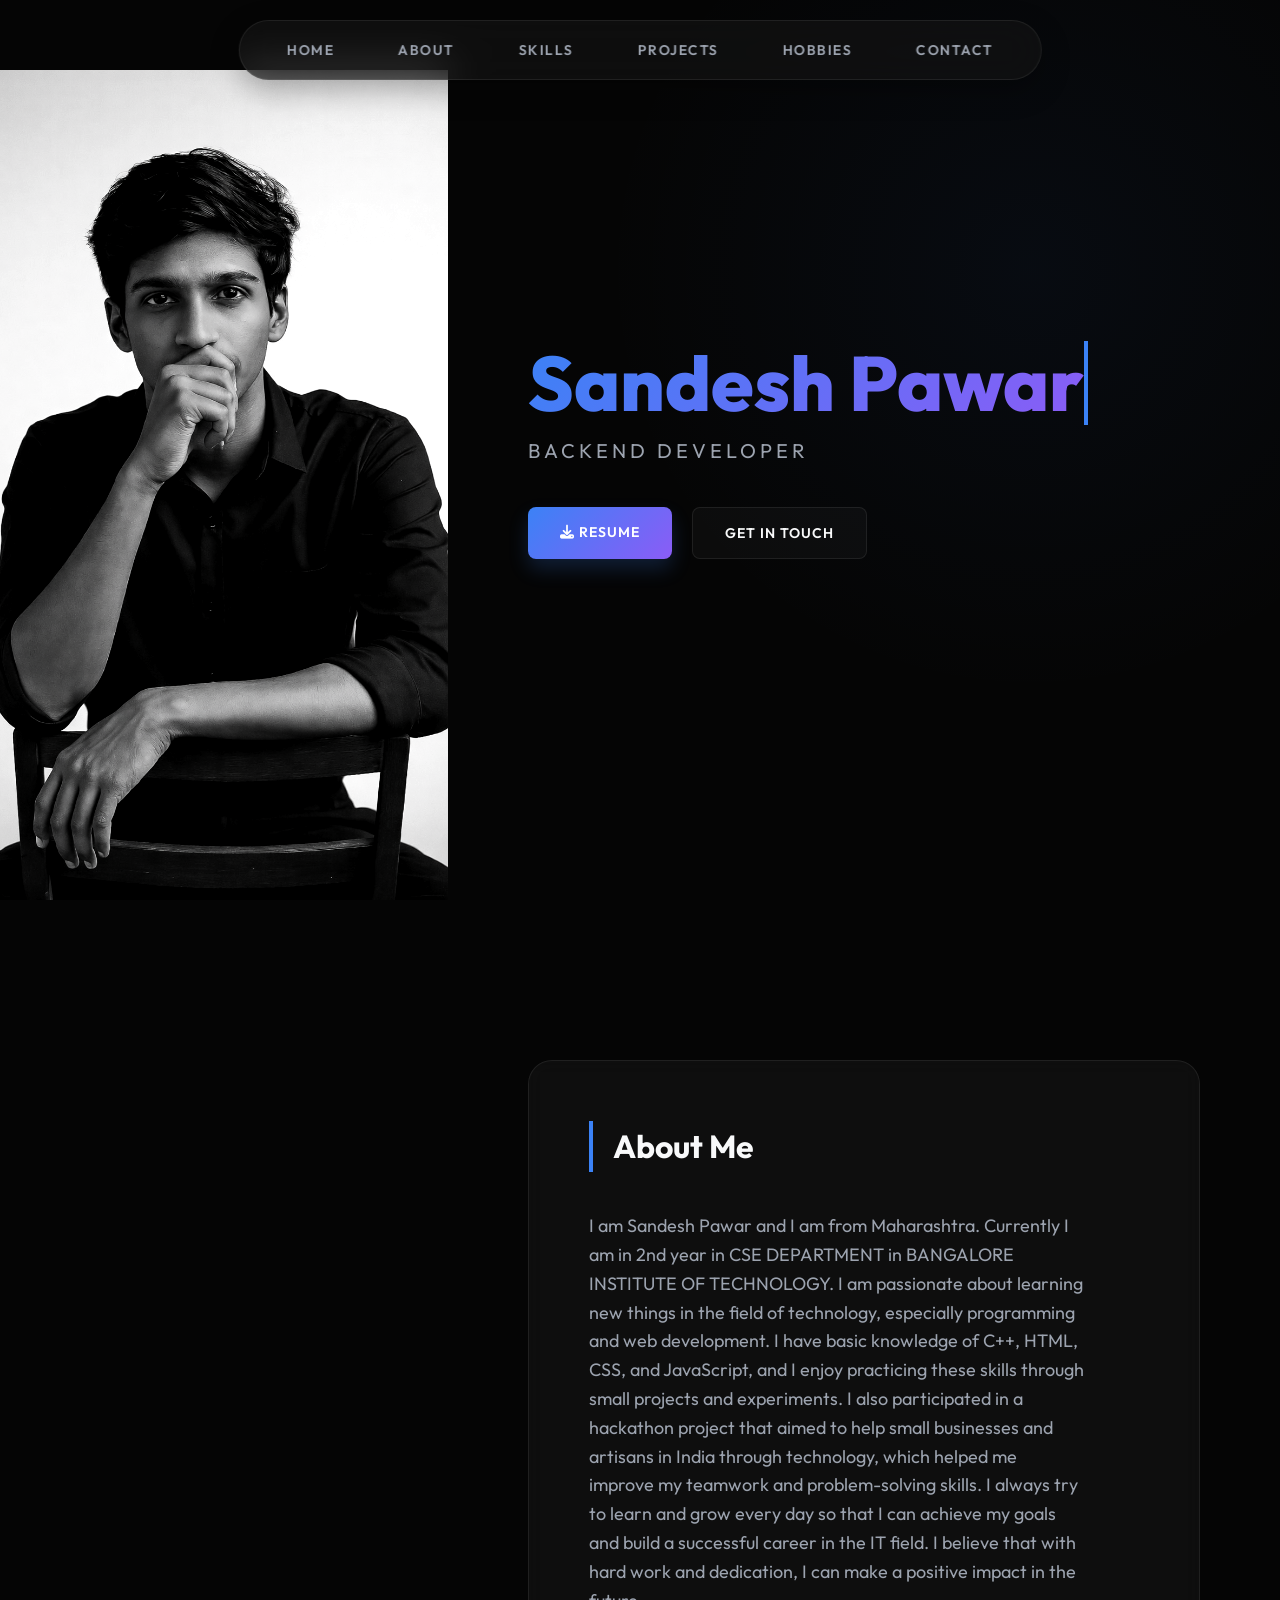
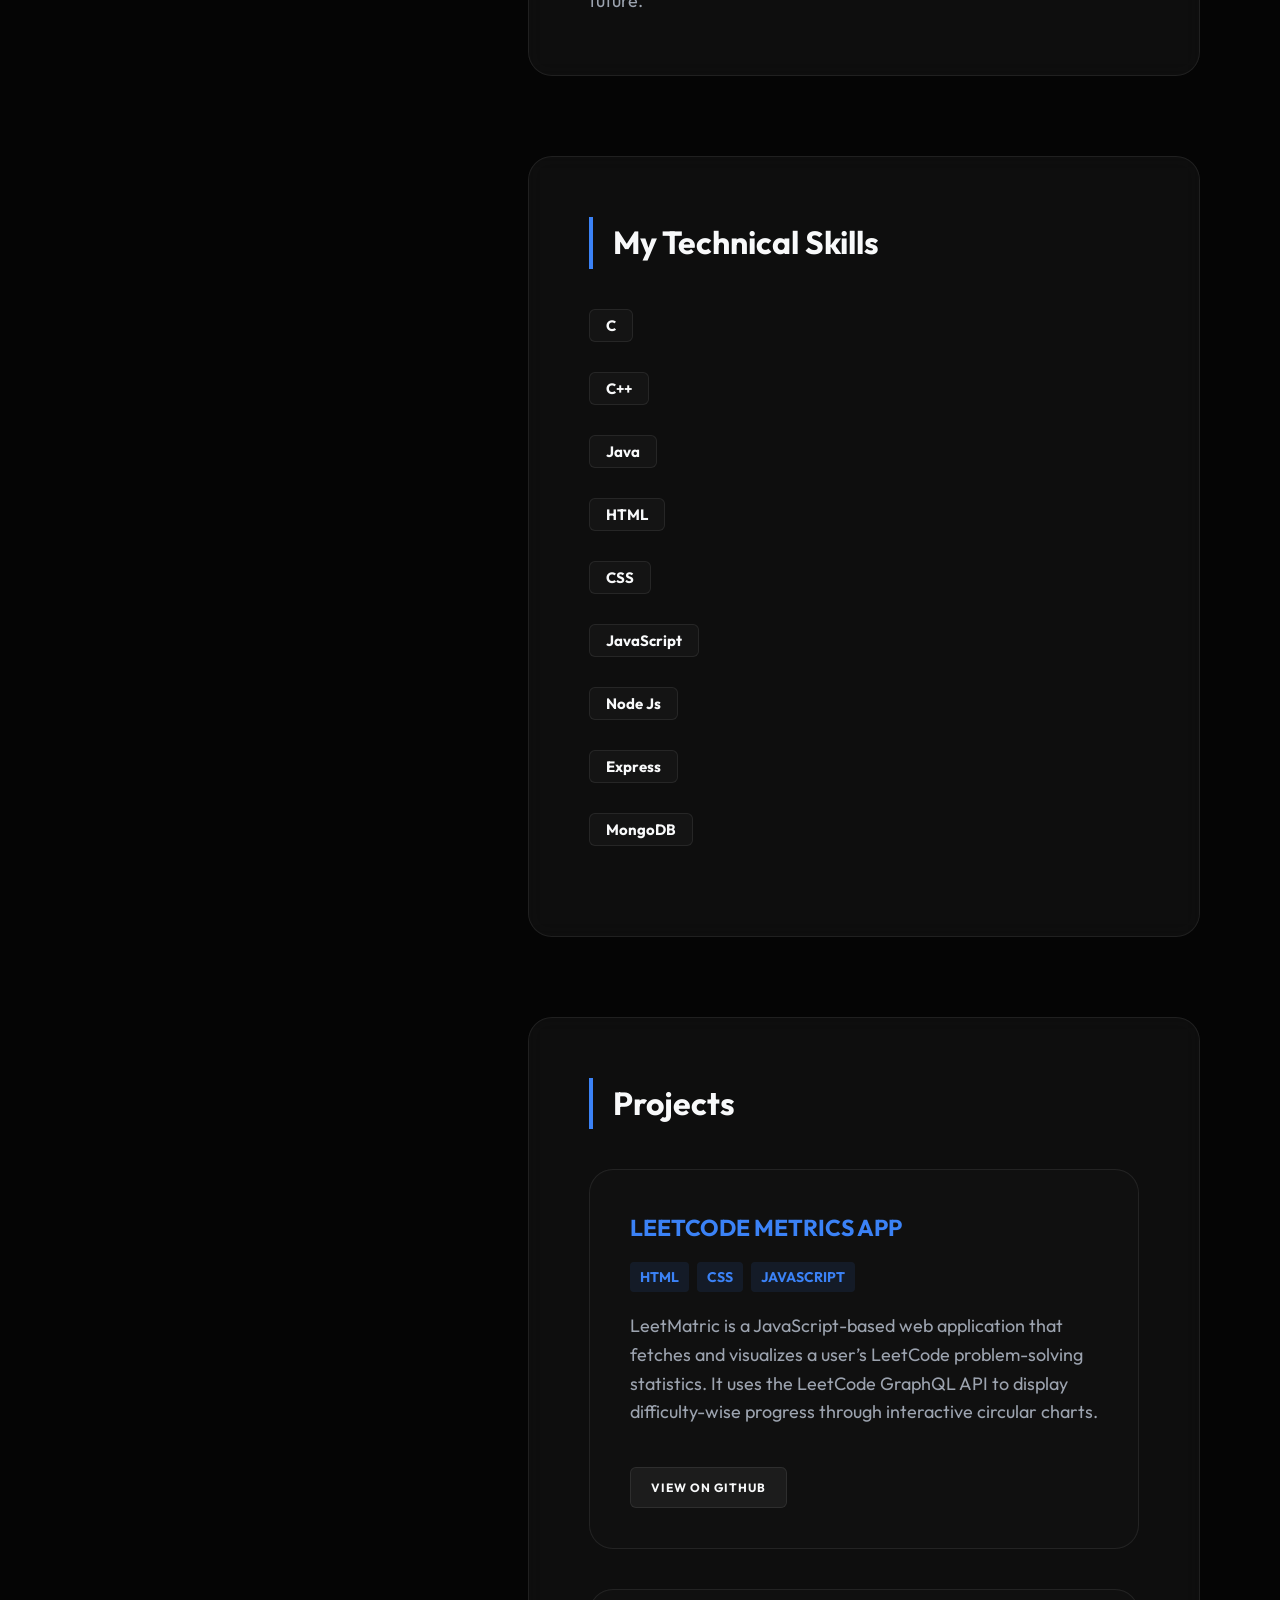
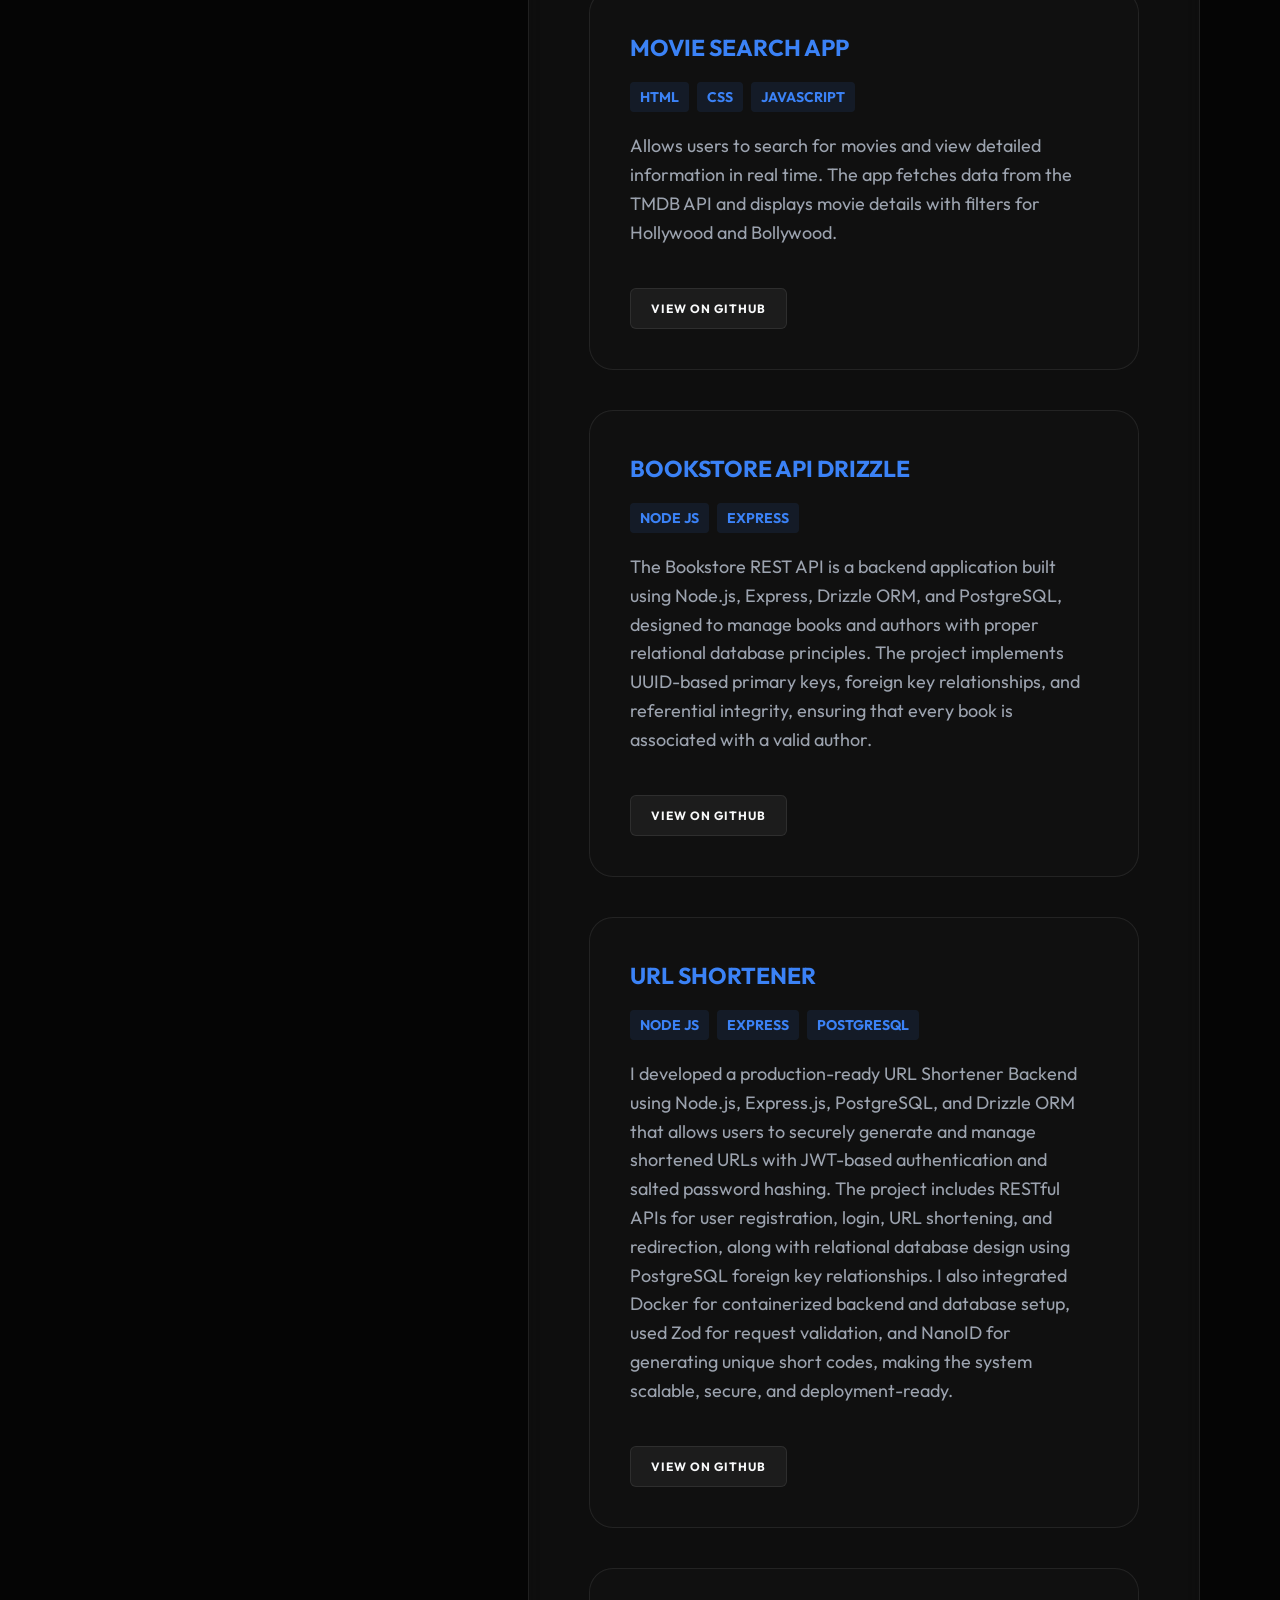
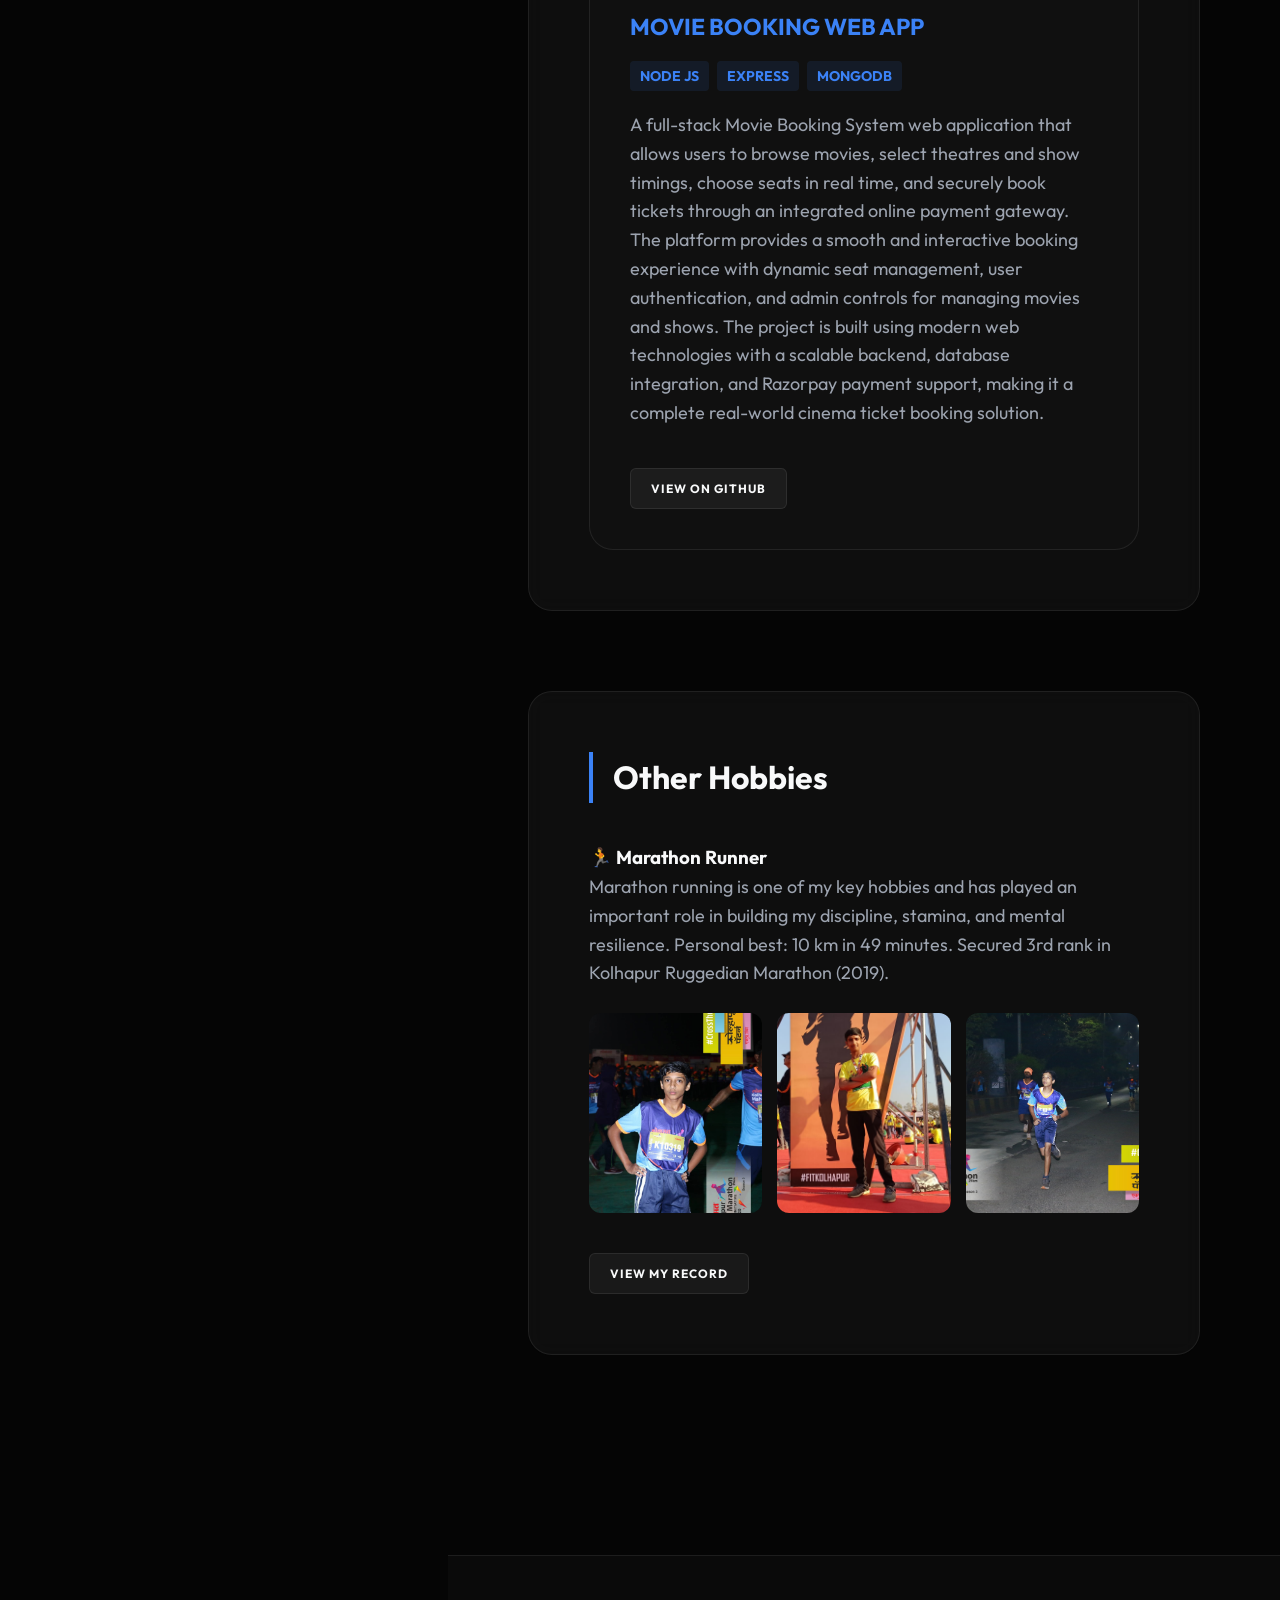
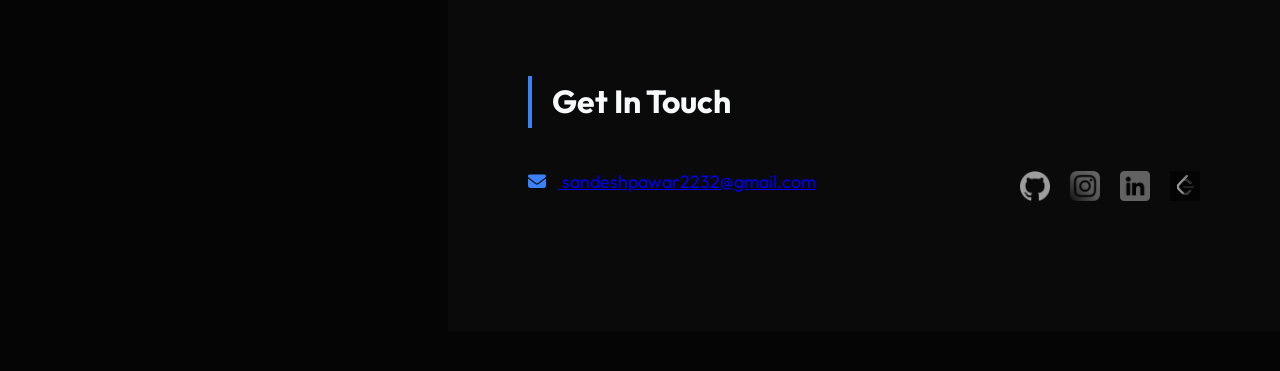
==== index.html @ 41015830 "update profile name to index" ====
<!DOCTYPE html>
<html lang="en">
<head>
    <meta charset="UTF-8">
    <meta name="viewport" content="width=device-width, initial-scale=1.0">
    <meta name="description" content="Sandesh Pawar - Backend Developer Portfolio. Skilled in C++, Node.js, Express, and more.">
    <meta name="author" content="Sandesh Pawar">
    <title>Sandesh Pawar Portfolio</title>
    <link rel="stylesheet" href="https://fonts.googleapis.com/css2?family=Outfit:wght@300;400;600;800&family=Montserrat:wght@400;700&display=swap">
    <link rel="stylesheet" href="https://cdnjs.cloudflare.com/ajax/libs/font-awesome/6.4.0/css/all.min.css">
    <link rel="stylesheet" href="style.css">
</head>
<body>
    
    <!-- Floating Navigation -->
    <nav class="navbar">
        <div class="nav-links">
            <a href="#hero">Home</a>
            <a href="#about">About</a>
            <a href="#skills">Skills</a>
            <a href="#projects">Projects</a>
            <a href="#hobbies">Hobbies</a>
            <a href="#contact">Contact</a>
        </div>
    </nav>

    <div class="container">
        <!-- photo section vertical left side image-->
        <section class="photo animate">
            <img src="public\image.png" alt="Sandesh Pawar Profile Picture">
        </section>

        <!-- hero section -->
        <header id="hero" class="user-card animate">
            <h1 id="main-name">Sandesh Pawar</h1>
            <h4 id="passion">Backend Developer</h4> 
            <div class="hero-btns">
                <a href="public\sandeshresume_template.pdf" class="btn-download"><i class="fas fa-download"></i> Resume</a>
                <a href="#contact" class="btn-contact">Get In Touch</a>
            </div>
        </header>

        <!-- self information -->
        <main class="self-card">
            <!-- about section -->
            <section id="about" class="about animate">
                <h3 class="section-title">About Me</h3>
                <p class="about-text">   I am Sandesh Pawar and I am from Maharashtra. 
                                Currently I am in 2nd year in CSE DEPARTMENT in BANGALORE INSTITUTE OF TECHNOLOGY. 
                                I am passionate about learning new things in the field of technology, especially programming and web development. 
                                I have basic knowledge of C++, HTML, CSS, and JavaScript, and I enjoy practicing these skills through small projects and experiments. 
                                I also participated in a hackathon project that aimed to help small businesses and artisans in India through technology, which helped me improve my teamwork and problem-solving skills. I always try to learn and grow every day so that I can achieve my goals and build a successful career in the IT field. I believe that with hard work and dedication, I can make a positive impact in the future.
                </p>
            </section>

            <!-- skills part should be below the about -->
            <section id="skills" class="skills animate">
                <h3 class="section-title">My Technical Skills</h3>
                
                <div class="skill-wrapper">
                    <div class="skill-info">
                        <button class="skill-tag c" data-info="C is a powerful general-purpose programming language, used for operating systems and embedded systems.">C</button>
                        <!-- <span class="skill-percentage">80%</span> -->
                    </div>
                    <!-- <div class="progress-bar">
                        <div class="progress c-fill"></div>
                    </div> -->
                </div>
                
                <div class="skill-wrapper">
                    <div class="skill-info">
                        <button class="skill-tag cpp" data-info="C++ is an extension of C that adds object-oriented features, widely used for high-performance applications.">C++</button>
                        <!-- <span class="skill-percentage">80%</span> -->
                    </div>
                    <!-- <div class="progress-bar">
                        <div class="progress cpp-fill"></div>
                    </div> -->
                </div>
                <div class="skill-wrapper">
                    <div class="skill-info">
                        <button class="skill-tag java" data-info="Java is a high-level, object-oriented programming language used to build web apps, mobile apps, desktop software, and enterprise systems.">Java</button>
                        <!-- <span class="skill-percentage">80%</span> -->
                    </div>
                    <!-- <div class="progress-bar">
                        <div class="progress c-fill"></div>
                    </div> -->
                </div>
                <div class="skill-wrapper">
                    <div class="skill-info">
                        <button class="skill-tag html" data-info="HTML (HyperText Markup Language) is the standard markup language for creating web pages.">HTML</button>
                        <!-- <span class="skill-percentage">100%</span> -->
                    </div>
                    <!-- <div class="progress-bar">
                        <div class="progress html-fill"></div>
                    </div> -->
                </div>
                <div class="skill-wrapper">
                    <div class="skill-info">
                        <button class="skill-tag css" data-info="CSS (Cascading Style Sheets) is used for describing the presentation of a document written in HTML.">CSS</button>
                        <!-- <span class="skill-percentage">50%</span> -->
                    </div>
                    <!-- <div class="progress-bar">
                        <div class="progress css-fill"></div>
                    </div> -->
                </div>
                <div class="skill-wrapper">
                    <div class="skill-info">
                        <button class="skill-tag js" data-info="JavaScript is a versatile programming language that enables interactive web pages and backend logic.">JavaScript</button>
                        <!-- <span class="skill-percentage">90%</span> -->
                    </div>
                    <!-- <div class="progress-bar">
                        <div class="progress javascript-fill"></div>
                    </div> -->
                </div>
                <div class="skill-wrapper">
                    <div class="skill-info">
                        <button class="skill-tag node" data-info="Node.js is a JavaScript runtime built on Chrome's V8 JavaScript engine for server-side development.">Node Js</button>
                        <!-- <span class="skill-percentage">60%</span> -->
                    </div>
                    <!-- <div class="progress-bar">
                        <div class="progress node-fill"></div>
                    </div> -->
                </div>
                <div class="skill-wrapper">
                    <div class="skill-info">
                        <button class="skill-tag express" data-info="Express.js is a minimal and flexible Node.js web application framework.">Express</button>
                        <!-- <span class="skill-percentage">60%</span> -->
                    </div>
                    <!-- <div class="progress-bar">
                        <div class="progress exp-fill"></div>
                    </div> -->
                </div>
                <div class="skill-wrapper">
                    <div class="skill-info">
                        <button class="skill-tag MongoDB" data-info="MongoDB is a NoSQL database that stores data in flexible JSON-like documents instead of tables.
It is commonly used in modern web applications with Node.js and the MERN stack.">MongoDB</button>
                        <!-- <span class="skill-percentage">100%</span> -->
                    </div>
                    <!-- <div class="progress-bar">
                        <div class="progress html-fill"></div>
                    </div> -->
                </div>
            </section>




            <!-- <div class="skils animate">
                <h3 id="about-title">My Technical Skills</h3>
                <h2 class="skill-tag cpp">C++</h2>
                <h2 class="skill-tag c">c</h2>
                <h2 class="skill-tag html">HTML</h2>
                <h2 class="skill-tag css">CSS</h2>
                <h2 class="skill-tag js">JavaScript</h2>
                <h2 class="skill-tag node">Node Js</h2>
                <h2 class="skill-tag express">Express</h2>
            </div> -->

            <section id="projects" class="projects">
                <h3 class="section-title">Projects</h3>
                
                <div class="project-grid">
                    <!-- 1st project -->
                    <div class="project-card animate">
                        <div class="project-header">
                            <h3 class="project-name">LEETCODE METRICS APP</h3>
                            <div class="project-tags">
                                <span class="skill-tags html">HTML</span>
                                <span class="skill-tags css">CSS</span>
                                <span class="skill-tags js">JavaScript</span>
                            </div>
                        </div>
                        <p class="description">LeetMatric is a JavaScript-based web application that fetches and visualizes a user’s LeetCode problem-solving statistics. It uses the LeetCode GraphQL API to display difficulty-wise progress through interactive circular charts.</p>
                        <a href="https://github.com/sandeshpawar10/LeetCode-Matrics-App" target="_blank" class="check-it-btn">View on GitHub</a>
                    </div>

                    <!-- 2nd project -->
                    <div class="project-card animate">
                        <div class="project-header">
                            <h3 class="project-name">MOVIE SEARCH APP</h3>
                            <div class="project-tags">
                                <span class="skill-tags html">HTML</span>
                                <span class="skill-tags css">CSS</span>
                                <span class="skill-tags js">JavaScript</span>
                            </div>
                        </div>
                        <p class="description">Allows users to search for movies and view detailed information in real time. The app fetches data from the TMDB API and displays movie details with filters for Hollywood and Bollywood.</p>
                        <a href="https://github.com/sandeshpawar10/Movie-Info-Project" target="_blank" class="check-it-btn">View on GitHub</a>
                    </div>

                    <!-- 3rd project -->
                    <div class="project-card animate">
                        <div class="project-header">
                            <h3 class="project-name">BOOKSTORE API DRIZZLE</h3>
                            <div class="project-tags">
                                <span class="skill-tags node">Node js</span>
                                <span class="skill-tags express">Express</span>
                            </div>
                        </div>
                        <p class="description">The Bookstore REST API is a backend application built using Node.js, Express, Drizzle ORM, and PostgreSQL, designed to manage books and authors with proper relational database principles. The project implements UUID-based primary keys, foreign key relationships, and referential integrity, ensuring that every book is associated with a valid author.</p>
                        <a href="https://github.com/sandeshpawar10/Bookstore-Api-Drizzle-Project/tree/main" target="_blank" class="check-it-btn">View on GitHub</a>
                    </div>

                    <!-- 4th project -->
                    <div class="project-card animate">
                        <div class="project-header">
                            <h3 class="project-name">URL SHORTENER</h3>
                            <div class="project-tags">
                                <span class="skill-tags node">Node Js</span>
                                <span class="skill-tags express">Express</span>
                                <span class="skill-tags pg">PostgreSQL</span>
                            </div>
                        </div>
                        <p class="description">I developed a production-ready URL Shortener Backend using Node.js, Express.js, PostgreSQL, and Drizzle ORM that allows users to securely generate and manage shortened URLs with JWT-based authentication and salted password hashing. The project includes RESTful APIs for user registration, login, URL shortening, and redirection, along with relational database design using PostgreSQL foreign key relationships. I also integrated Docker for containerized backend and database setup, used Zod for request validation, and NanoID for generating unique short codes, making the system scalable, secure, and deployment-ready.</p>
                        <a href="https://github.com/sandeshpawar10/URL-Shortner-Project" target="_blank" class="check-it-btn">View on GitHub</a>
                    </div>

                    <!-- 5TH PROJECT -->
                    <div class="project-card animate">
                        <div class="project-header">
                            <h3 class="project-name">MOVIE BOOKING WEB APP</h3>
                            <div class="project-tags">
                                <span class="skill-tags node">Node js</span>
                                <span class="skill-tags express">Express</span>
                                <span class="skill-tags mongo">MongoDB</span>
                            </div>
                        </div>
                        <p class="description">A full-stack Movie Booking System web application that allows users to browse movies, select theatres and show timings, choose seats in real time, and securely book tickets through an integrated online payment gateway. The platform provides a smooth and interactive booking experience with dynamic seat management, user authentication, and admin controls for managing movies and shows. The project is built using modern web technologies with a scalable backend, database integration, and Razorpay payment support, making it a complete real-world cinema ticket booking solution.</p>
                        <a href="https://github.com/sandeshpawar10/Movie-Booking-App/tree/main" target="_blank" class="check-it-btn">View on GitHub</a>
                    </div>
                </div>
            </section>

            <section id="hobbies" class="hobbies animate">
                <h3 class="section-title">Other Hobbies</h3>
                <div class="hobby-card">
                    <h3 class="hobby-name">🏃 Marathon Runner</h3>
                    <p class="description">Marathon running is one of my key hobbies and has played an important role in building my discipline, stamina, and mental resilience. Personal best: 10 km in 49 minutes. Secured 3rd rank in Kolhapur Ruggedian Marathon (2019).</p>
                    <div class="hobby-gallery">
                        <img src="public\WhatsApp Image 2026-01-02 at 12.48.44 AM.jpeg" alt="Marathon Image 1">
                        <img src="public\WhatsApp Image 2026-01-02 at 12.48.36 AM.jpeg" alt="Marathon Image 2">
                        <img src="public\LKMM_050120_SHREYASH_(479).jpeg" alt="Marathon Image 3">
                    </div>
                    <a href="https://www.townscript.com/e/ruggedian-kolhapur-run-2019-ultra-marathon-123041/results?bib=E10689" target="_blank" class="check-it-btn">View My Record</a>
                </div>

            </section>
        </main>

        



        <!-- contact -->
        <footer id="contact" class="contact-section">
            <h3 class="section-title">Get In Touch</h3>
            <div class="contact-grid">
                <div class="contact-info">
                    <p><i class="fas fa-envelope"></i><a href="mailto:sandeshpawar2232@gmail.com"> <span>sandeshpawar2232@gmail.com</span></a></p>
                </div>
                <!-- connections -->
                <div class="connections">
                    <a href="https://github.com/sandeshpawar10" target="_blank" title="GitHub">
                        <img src="public\github-logo.png" alt="GitHub">
                    </a>
                    <a href="https://www.instagram.com/sandeshpawar__10/?__pwa=1" target="_blank" title="Instagram">
                        <img src="public\instagram.png" alt="Instagram">
                    </a>
                    <a href="https://www.linkedin.com/in/sandesh-pawar-85669832b/" target="_blank" title="LinkedIn">
                        <img src="public\linkedin.png" alt="LinkedIn">
                    </a>
                    <a href="https://leetcode.com/u/sandeshpawar/" target="_blank" title="LeetCode">
                        <img src="public\leercode logo white.jpg" alt="LeetCode">
                    </a>            
                </div>
            </div>
        </footer>

        <!-- Tooltip Element -->
        <div id="tooltip" class="tooltip"></div>

        <script src="script.js"></script>
    </div>
</body>
</html>
---- style.css ----
/* ===== RESET & ROOT VARIABLES ===== */
* {
    margin: 0;
    padding: 0;
    box-sizing: border-box;
    font-family: 'Outfit', 'Montserrat', sans-serif;
}

:root {
    --bg-dark: #050505;
    --card-bg: rgba(20, 20, 20, 0.6);
    --glass-bg: rgba(255, 255, 255, 0.03);
    --glass-border: rgba(255, 255, 255, 0.08);
    --text-main: #f8f9fa;
    --text-dim: #9ca3af;
    --accent: #3b82f6;
    --accent-glow: rgba(59, 130, 246, 0.4);
    --secondary: #8b5cf6;
    --gradient: linear-gradient(135deg, #3b82f6 0%, #8b5cf6 100%);
    --nav-height: 70px;
}

body {
    background-color: var(--bg-dark);
    color: var(--text-main);
    line-height: 1.6;
    overflow-x: hidden;
    scroll-behavior: smooth;
}

/* ===== NAVIGATION ===== */
.navbar {
    position: fixed;
    top: 20px;
    left: 50%;
    transform: translateX(-50%);
    width: auto;
    max-width: 90%;
    height: 60px;
    padding: 0 30px;
    background: rgba(20, 20, 20, 0.6);
    backdrop-filter: blur(20px);
    -webkit-backdrop-filter: blur(20px);
    z-index: 1000;
    display: flex;
    justify-content: center;
    align-items: center;
    border: 1px solid var(--glass-border);
    border-radius: 50px;
    box-shadow: 0 10px 30px rgba(0, 0, 0, 0.3);
}

.nav-links {
    display: flex;
    gap: 30px;
}

.nav-links a {
    color: var(--text-dim);
    text-decoration: none;
    font-size: 14px;
    font-weight: 600;
    text-transform: uppercase;
    letter-spacing: 1.5px;
    transition: all 0.4s cubic-bezier(0.4, 0, 0.2, 1);
    padding: 8px 16px;
    border-radius: 20px;
    border: 1px solid transparent; /* Prevents layout shift */
    position: relative;
}

.nav-links a:hover {
    color: var(--text-main);
    background: rgba(255, 255, 255, 0.08);
    backdrop-filter: blur(8px);
    -webkit-backdrop-filter: blur(8px);
    border: 1px solid rgba(255, 255, 255, 0.15);
    text-shadow: 0 0 12px var(--accent-glow);
    transform: translateY(-2px) scale(1.05);
}

.nav-links a:active {
    transform: translateY(0) scale(0.95);
}

/* ===== MAIN LAYOUT ===== */
.container {
    display: grid;
    grid-template-columns: 35% 65%;
    min-height: 100vh;
}

.photo {
    position: fixed;
    left: 0;
    top: var(--nav-height);
    width: 35%;
    height: calc(100vh - var(--nav-height));
    z-index: 10;
    overflow: hidden;
}

.photo img {
    width: 100%;
    height: 100%;
    object-fit: cover;
    object-position: top center; /* Ensures head isn't cut off */
    filter: grayscale(20%) contrast(1.1);
    transition: transform 0.8s cubic-bezier(0.2, 0.8, 0.2, 1);
}

.photo:hover img {
    transform: scale(1.05);
    filter: grayscale(0%);
}

.user-card, .self-card, .contact-section {
    grid-column: 2;
    padding: 120px 80px; /* Increased padding for better section spacing */
}

/* Ensure all main sections have consistent vertical spacing */
section, header, footer {
    margin-bottom: 40px;
}

/* ===== HERO SECTION ===== */
.user-card {
    height: 100vh;
    display: flex;
    flex-direction: column;
    justify-content: center;
    background: radial-gradient(circle at 70% 30%, rgba(59, 130, 246, 0.05) 0%, transparent 50%);
}

#main-name {
    font-size: clamp(40px, 6vw, 90px);
    font-weight: 800;
    line-height: 1.1;
    margin-bottom: 10px;
    background: var(--gradient);
    -webkit-background-clip: text;
    -webkit-text-fill-color: transparent;
    display: block;
    width: fit-content;
    overflow: hidden; 
    white-space: nowrap; 
    border-right: 4px solid var(--accent);
    
    /* Continuous Typing Animation */
    animation: 
        continuousTyping 6s steps(13, end) infinite,
        blink 0.8s step-end infinite;
}

@keyframes continuousTyping {
    0%, 10% { width: 0; }
    40%, 60% { width: 100%; }
    90%, 100% { width: 0; }
}

@keyframes blink {
    from, to { border-color: transparent; }
    50% { border-color: var(--accent); }
}

#passion {
    font-size: 20px;
    font-weight: 400;
    color: var(--text-dim);
    letter-spacing: 4px;
    text-transform: uppercase;
    margin-bottom: 40px;
    opacity: 0;
    
    /* Simple Animation */
    animation: 
        fadeInUp 1s ease-out forwards 0.5s,
        breatheLetter 8s ease-in-out infinite 1.5s;
}

@keyframes fadeInUp {
    from {
        opacity:0;
        transform: translateY(15px);
    }
    to {
        opacity: 1;
        transform: translateY(0);
    }
}

@keyframes breatheLetter {
    0%, 100% { letter-spacing: 4px; opacity: 0.8; }
    50% { letter-spacing: 7px; opacity: 1; color: var(--accent); }
}

.hero-btns {
    display: flex;
    gap: 20px;
}

.btn-download, .btn-contact {
    padding: 14px 32px;
    justify-content: center;
    align-items: center;
    border-radius: 8px;
    text-decoration: none;
    font-weight: 600;
    font-size: 14px;
    text-transform: uppercase;
    letter-spacing: 1px;
    transition: all 0.4s cubic-bezier(0.175, 0.885, 0.32, 1.275);
    cursor: pointer;
}

.check-it-btn {
    padding: 10px 20px;
    font-size: 12px;
    font-weight: 700;
    text-transform: uppercase;
    letter-spacing: 1px;
    border-radius: 6px;
    text-decoration: none;
    transition: all 0.3s ease;
    display: inline-flex;
    align-items: center;
    justify-content: center;
    width: fit-content;
}

.btn-download {
    background: var(--gradient);
    color: white;
    box-shadow: 0 10px 20px rgba(59, 130, 246, 0.2);
}

.btn-contact {
    background: var(--glass-bg);
    color: var(--text-main);
    border: 1px solid var(--glass-border);
}

.check-it-btn {
    background: rgba(255, 255, 255, 0.05);
    color: var(--text-main);
    border: 1px solid var(--glass-border);
    margin-top: 15px;
}

.btn-download:hover {
    transform: translateY(-5px);
    box-shadow: 0 15px 30px rgba(59, 130, 246, 0.4);
}

.btn-contact:hover {
    background: var(--glass-border);
    transform: translateY(-5px);
    border-color: var(--accent);
}

.check-it-btn:hover {
    background: var(--accent);
    color: white;
    border-color: var(--accent);
    transform: scale(1.05);
    box-shadow: 0 5px 15px var(--accent-glow);
}

/* ===== SECTION TITLES ===== */
.section-title {
    font-size: 32px;
    font-weight: 700;
    margin-bottom: 40px;
    position: relative;
    padding-left: 20px;
    border-left: 4px solid var(--accent);
}

/* ===== COMMON SECTION STYLES ===== */
.about, .skills, .projects, .hobbies {
    background: var(--card-bg);
    padding: 60px;
    border-radius: 24px;
    border: 1px solid var(--glass-border);
    backdrop-filter: blur(10px);
    margin-bottom: 80px; /* Consistent spacing between sections */
}

/* ===== ABOUT SECTION ===== */
.about-text {
    font-size: 18px;
    color: var(--text-dim);
    max-width: 90%;
}

/* ===== SKILLS SECTION ===== */
.skills {
    /* Styles inherited from common section styles */
}

.skill-wrapper {
    margin-bottom: 30px;
}

.skill-info {
    display: flex;
    justify-content: space-between;
    align-items: center;
    margin-bottom: 12px;
}

.skill-tag {
    background: var(--glass-bg);
    border: 1px solid var(--glass-border);
    color: var(--text-main);
    padding: 6px 16px;
    border-radius: 6px;
    font-size: 15px;
    font-weight: 700;
    transition: all 0.3s ease;
}

.skill-tag:hover {
    background: var(--accent);
    border-color: var(--accent);
    transform: scale(1.05);
}

.progress-bar {
    width: 100%;
    height: 6px;
    background: rgba(255, 255, 255, 0.05);
    border-radius: 10px;
    overflow: hidden;
}

.progress {
    height: 100%;
    background: var(--gradient);
    border-radius: 10px;
    width: 0;
    transition: width 1.5s cubic-bezier(0.1, 0.42, 0.41, 1);
}

/* ===== PROJECTS GRID ===== */
.project-grid {
    display: flex;
    flex-direction: column;
    gap: 40px;
}

.project-card {
    background: var(--card-bg);
    padding: 40px;
    border-radius: 24px;
    border: 1px solid var(--glass-border);
    transition: all 0.4s ease;
    display: flex;
    flex-direction: column;
    width: 100%;
}

.project-card:hover {
    transform: translateY(-10px);
    border-color: var(--accent);
    background: rgba(255, 255, 255, 0.05);
    box-shadow: 0 20px 40px rgba(0, 0, 0, 0.4);
}

.project-name {
    font-size: 23px;
    margin-bottom: 15px;
    color: var(--accent);
}

.project-tags {
    display: flex;
    flex-wrap: wrap;
    gap: 8px;
    margin-bottom: 20px;
}

.skill-tags {
    font-size: 14px;
    padding: 4px 10px;
    border-radius: 4px;
    background: rgba(59, 130, 246, 0.1);
    color: var(--accent);
    font-weight: 700;
    text-transform: uppercase;
}

.description {
    color: var(--text-dim);
    font-size: 18px;
    margin-bottom: 25px;
    flex-grow: 1;
}

/* ===== HOBBIES SECTION ===== */
/* .hobbies animate{
    margin-top: 10%;
} */
.hobby-card {
    background: transparent;
    padding: 0;
    border: none;
}

.hobby-gallery {
    display: grid;
    grid-template-columns: repeat(3, 1fr);
    gap: 15px;
    margin: 25px 0;
}

.hobby-gallery img {
    width: 100%;
    height: 200px;
    object-fit: cover;
    border-radius: 12px;
    transition: all 0.4s ease;
}

.hobby-gallery img:hover {
    transform: scale(1.05);
    filter: brightness(1.2);
}

/* ===== FOOTER & CONTACT ===== */
.contact-section {
    background: rgba(255, 255, 255, 0.02);
    border-top: 1px solid var(--glass-border);
}

.contact-grid {
    display: flex;
    justify-content: space-between;
    align-items: center;
}

.contact-info p {
    font-size: 18px;
    margin-bottom: 15px;
    color: var(--text-dim);
}

.contact-info i {
    width: 30px;
    color: var(--accent);
}

.connections {
    display: flex;
    gap: 20px;
}

.connections img {
    width: 30px;
    height: 30px;
    filter: grayscale(1) invert(1) opacity(0.6);
    transition: all 0.3s ease;
}

.connections img:hover {
    filter: grayscale(0) invert(0) opacity(1) drop-shadow(0 0 10px var(--accent-glow));
    transform: translateY(-5px) scale(1.2);
}

/* ===== TOOLTIP ===== */
.tooltip {
    position: fixed;
    background: rgba(255, 255, 255, 0.1);
    backdrop-filter: blur(10px);
    border: 1px solid rgba(255, 255, 255, 0.2);
    color: white;
    padding: 12px 18px;
    border-radius: 10px;
    font-size: 17px;
    max-width: 250px;
    z-index: 2000;
    pointer-events: none;
    opacity: 0;
    transform: translateY(10px);
    transition: opacity 0.3s, transform 0.3s;
    box-shadow: 0 10px 30px rgba(0, 0, 0, 0.5);
}

.tooltip.active {
    opacity: 1;
    transform: translateY(0);
}

/* ===== ANIMATIONS ===== */
.animate {
    opacity: 0;
    transform: translateY(30px);
    transition: all 0.8s cubic-bezier(0.2, 0.8, 0.2, 1);
}

.animate.reveal {
    opacity: 1;
    transform: translateY(0);
}

/* ===== RESPONSIVE ===== */
@media (max-width: 1024px) {
    .container { grid-template-columns: 1fr; }
    .photo { 
        position: relative; 
        width: 100%; 
        height: auto; 
        min-height: 350px;
        top: 0; 
        margin-top: 140px; 
        background: var(--bg-dark);
        overflow: visible;
    }
    .photo img {
        width: 100%;
        height: auto;
        display: block;
        object-fit: cover;
        object-position: top center;
    }
    .user-card, .self-card, .contact-section { 
        grid-column: 1; 
        padding: 40px 20px; 
    }
    .nav-links { gap: 15px; }
}

@media (max-width: 768px) {
    .navbar {
        width: 95%;
        height: auto;
        min-height: 50px;
        padding: 10px 20px;
        top: 10px;
    }
    .nav-links { 
        display: flex; 
        flex-wrap: wrap; 
        justify-content: center;
        gap: 8px 15px; 
    }
    .nav-links a {
        font-size: 11px;
        padding: 4px 8px;
    }
    .photo {
        height: 50vh;
        margin-top: 110px;
    }
    .user-card {
        min-height: auto;
        padding: 40px 20px;
        text-align: center;
        align-items: center;
    }
    #main-name {
        font-size: clamp(32px, 10vw, 48px);
        white-space: normal; /* Allow name to wrap if needed on mobile */
        border-right: none;
        animation: none; /* Disable typing animation on very small screens for better UX */
        width: 100%;
        -webkit-text-fill-color: initial;
        background: var(--gradient);
        -webkit-background-clip: text;
        color: transparent;
    }
    #passion {
        font-size: 16px;
        letter-spacing: 2px;
    }
    .hero-btns {
        flex-direction: column;
        width: 100%;
        gap: 15px;
    }
    .btn-download, .btn-contact {
        width: 100%;
    }
    .hobby-gallery { grid-template-columns: 1fr; }
    .contact-grid { flex-direction: column; gap: 30px; align-items: center; text-align: center; }
}
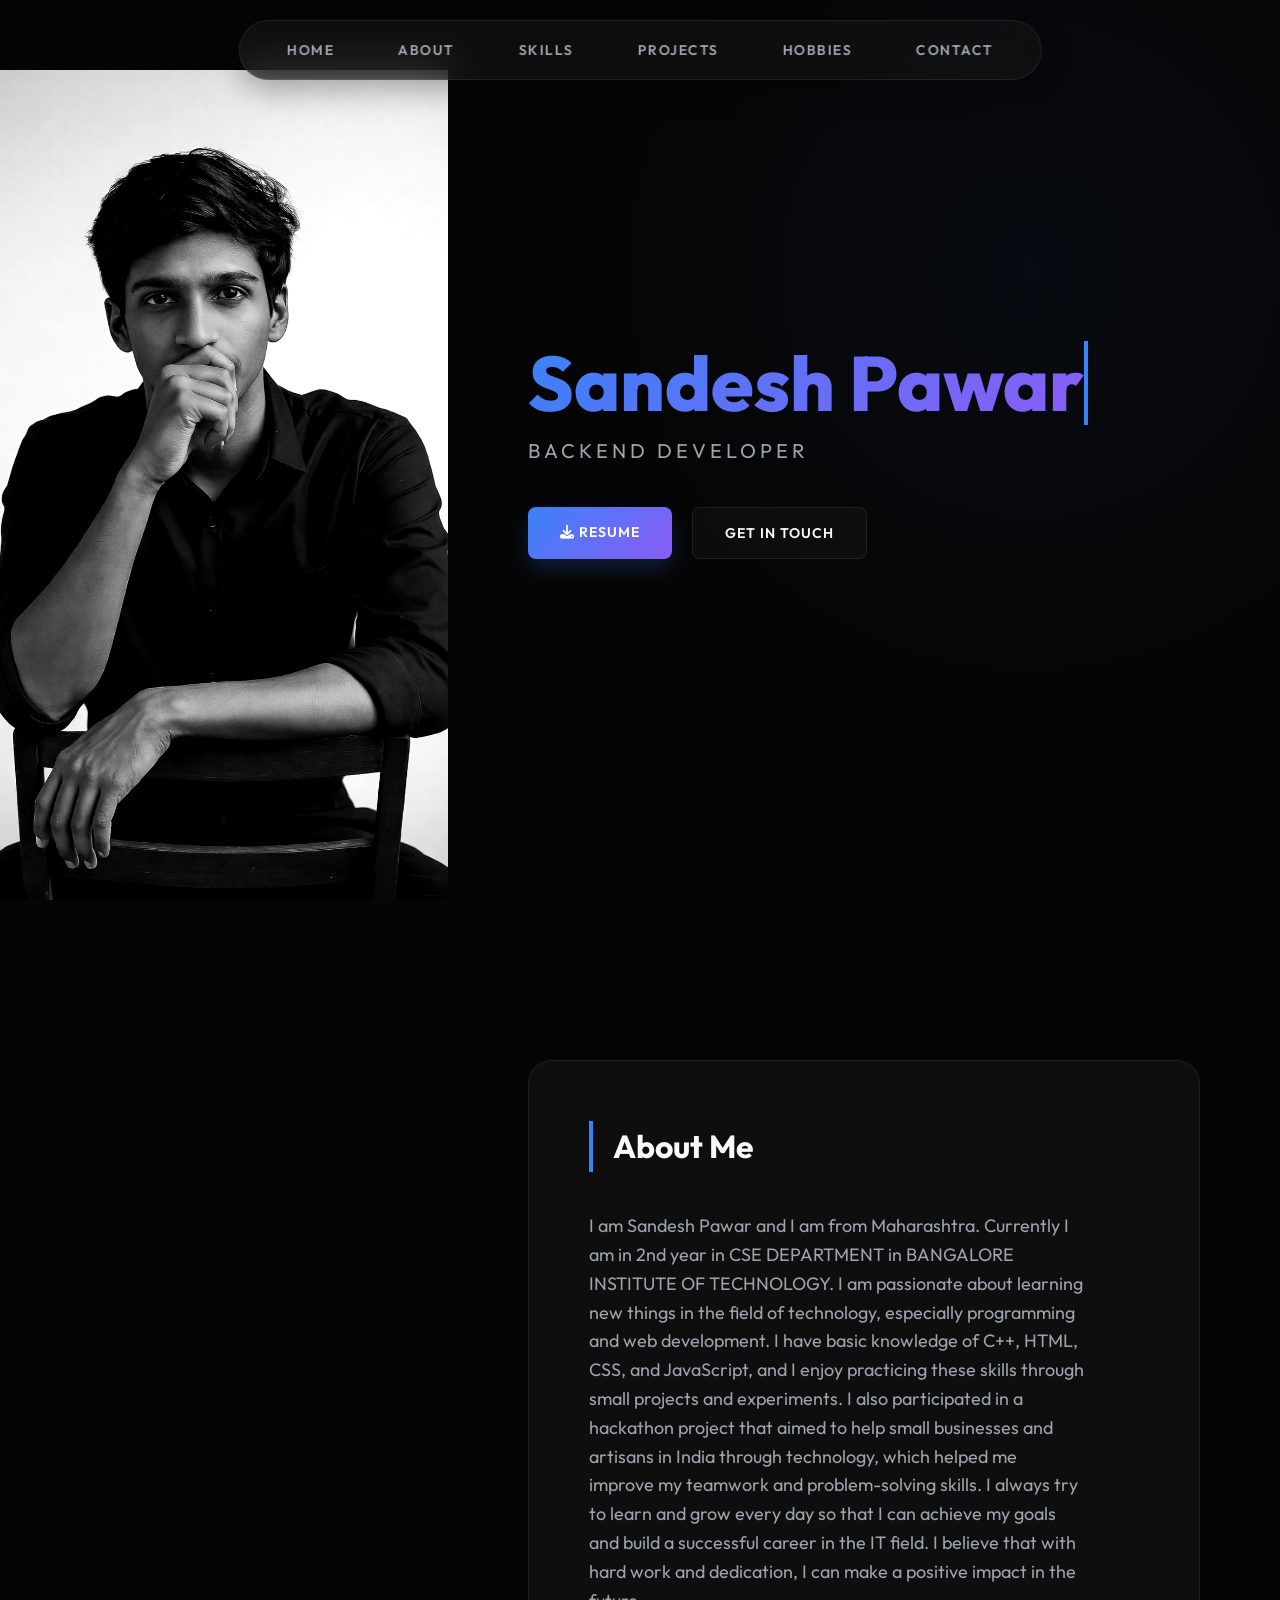
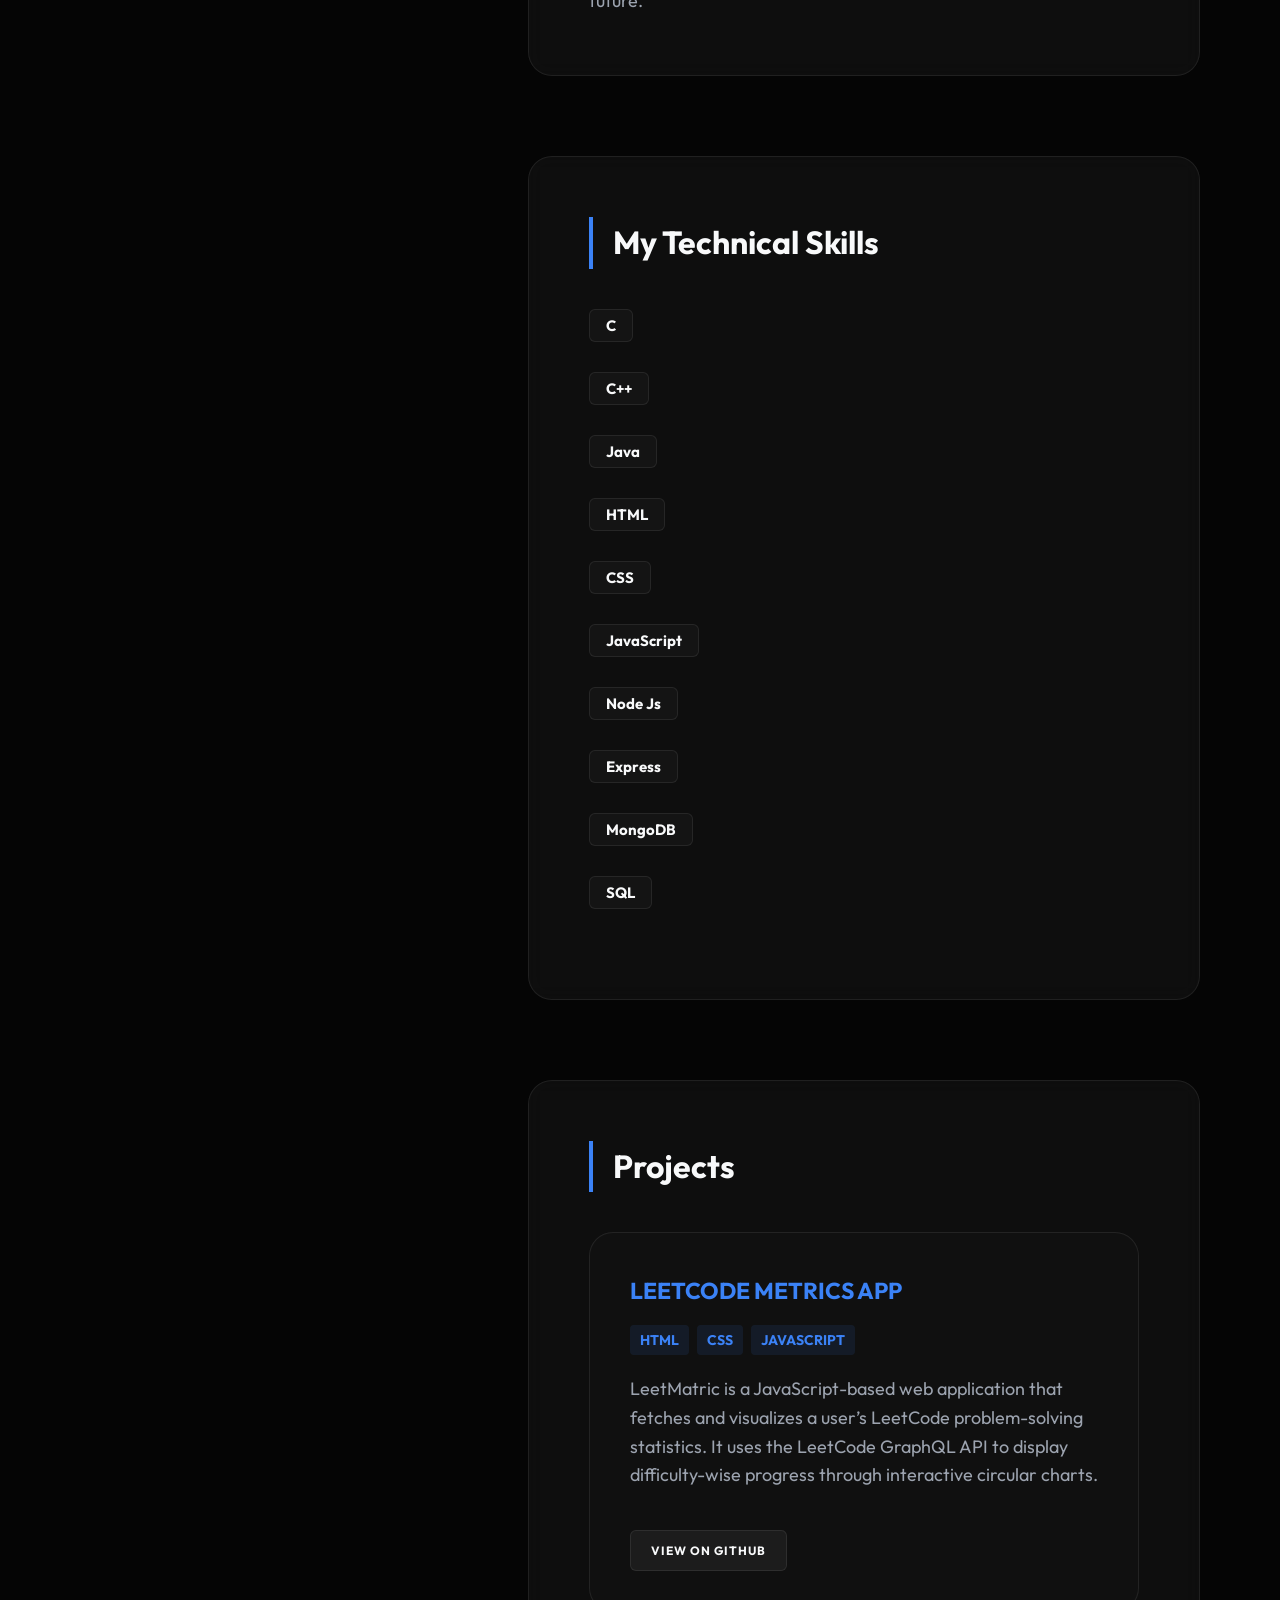
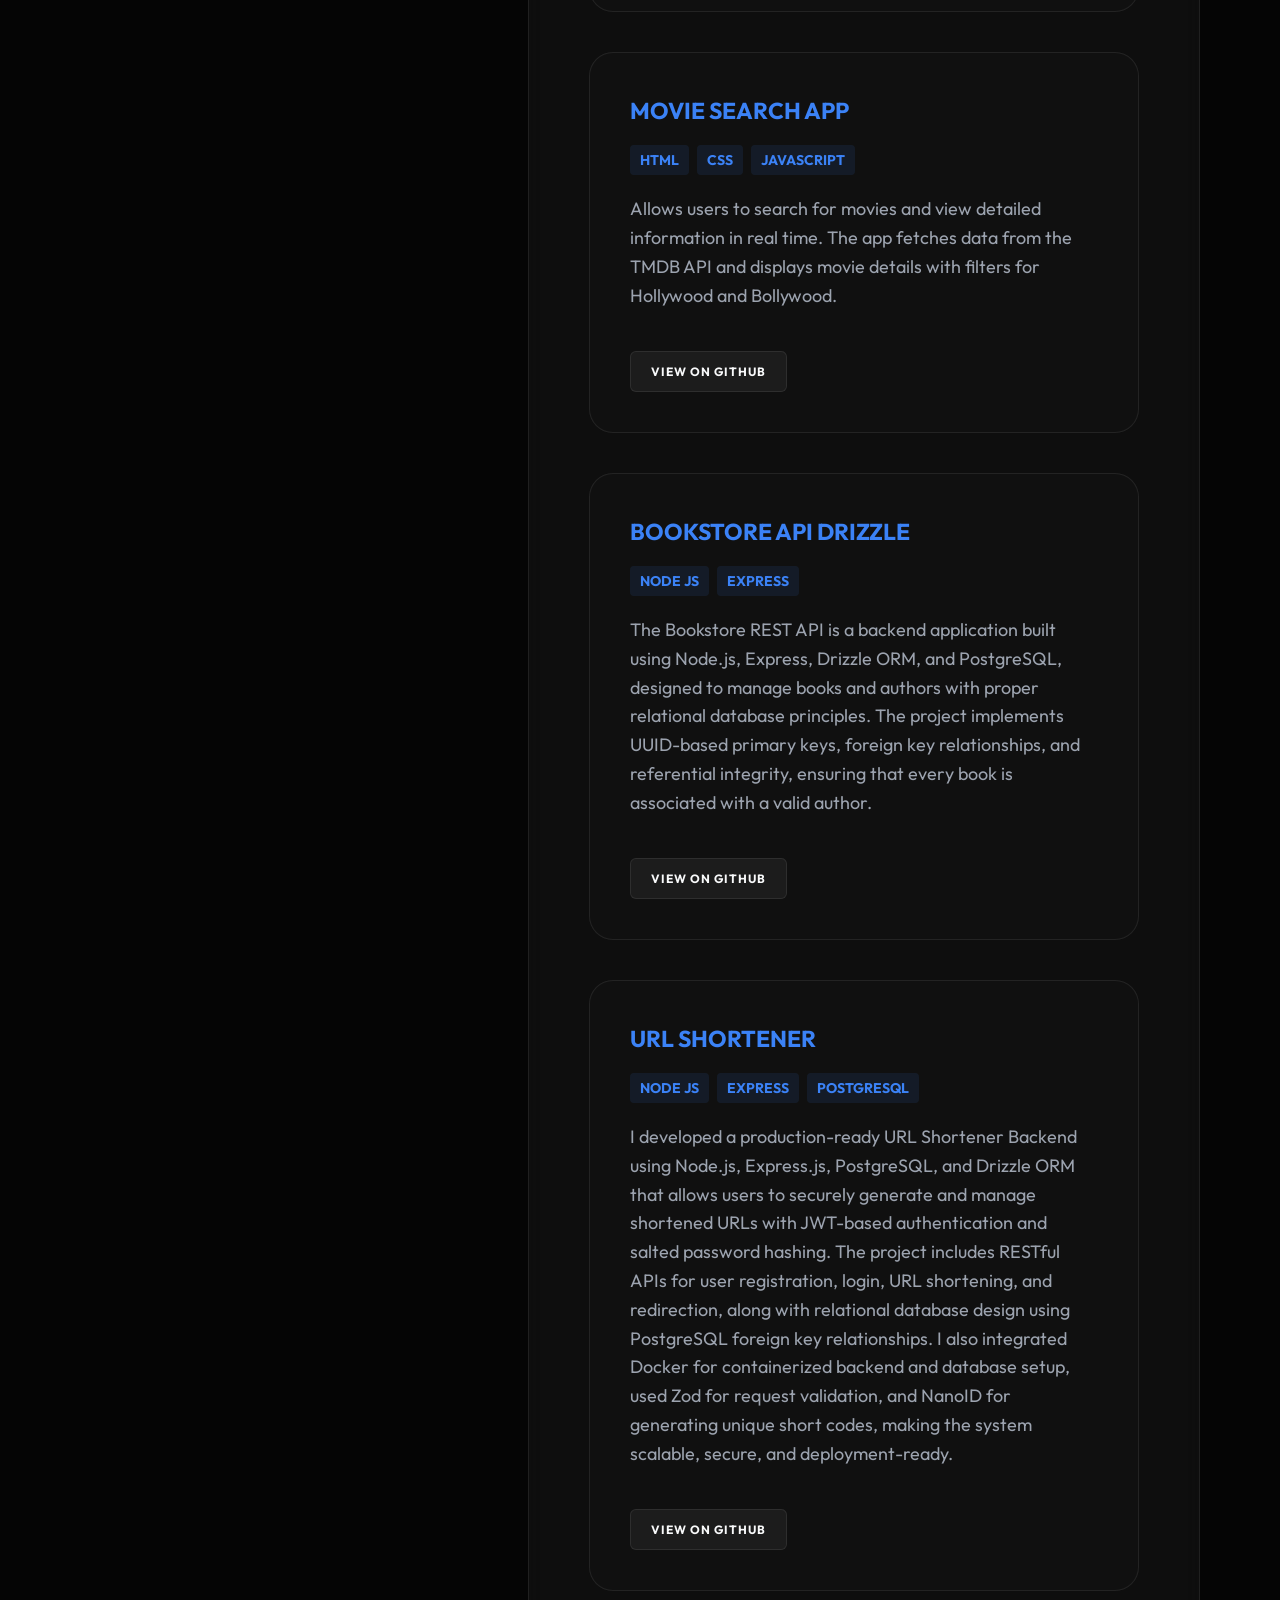
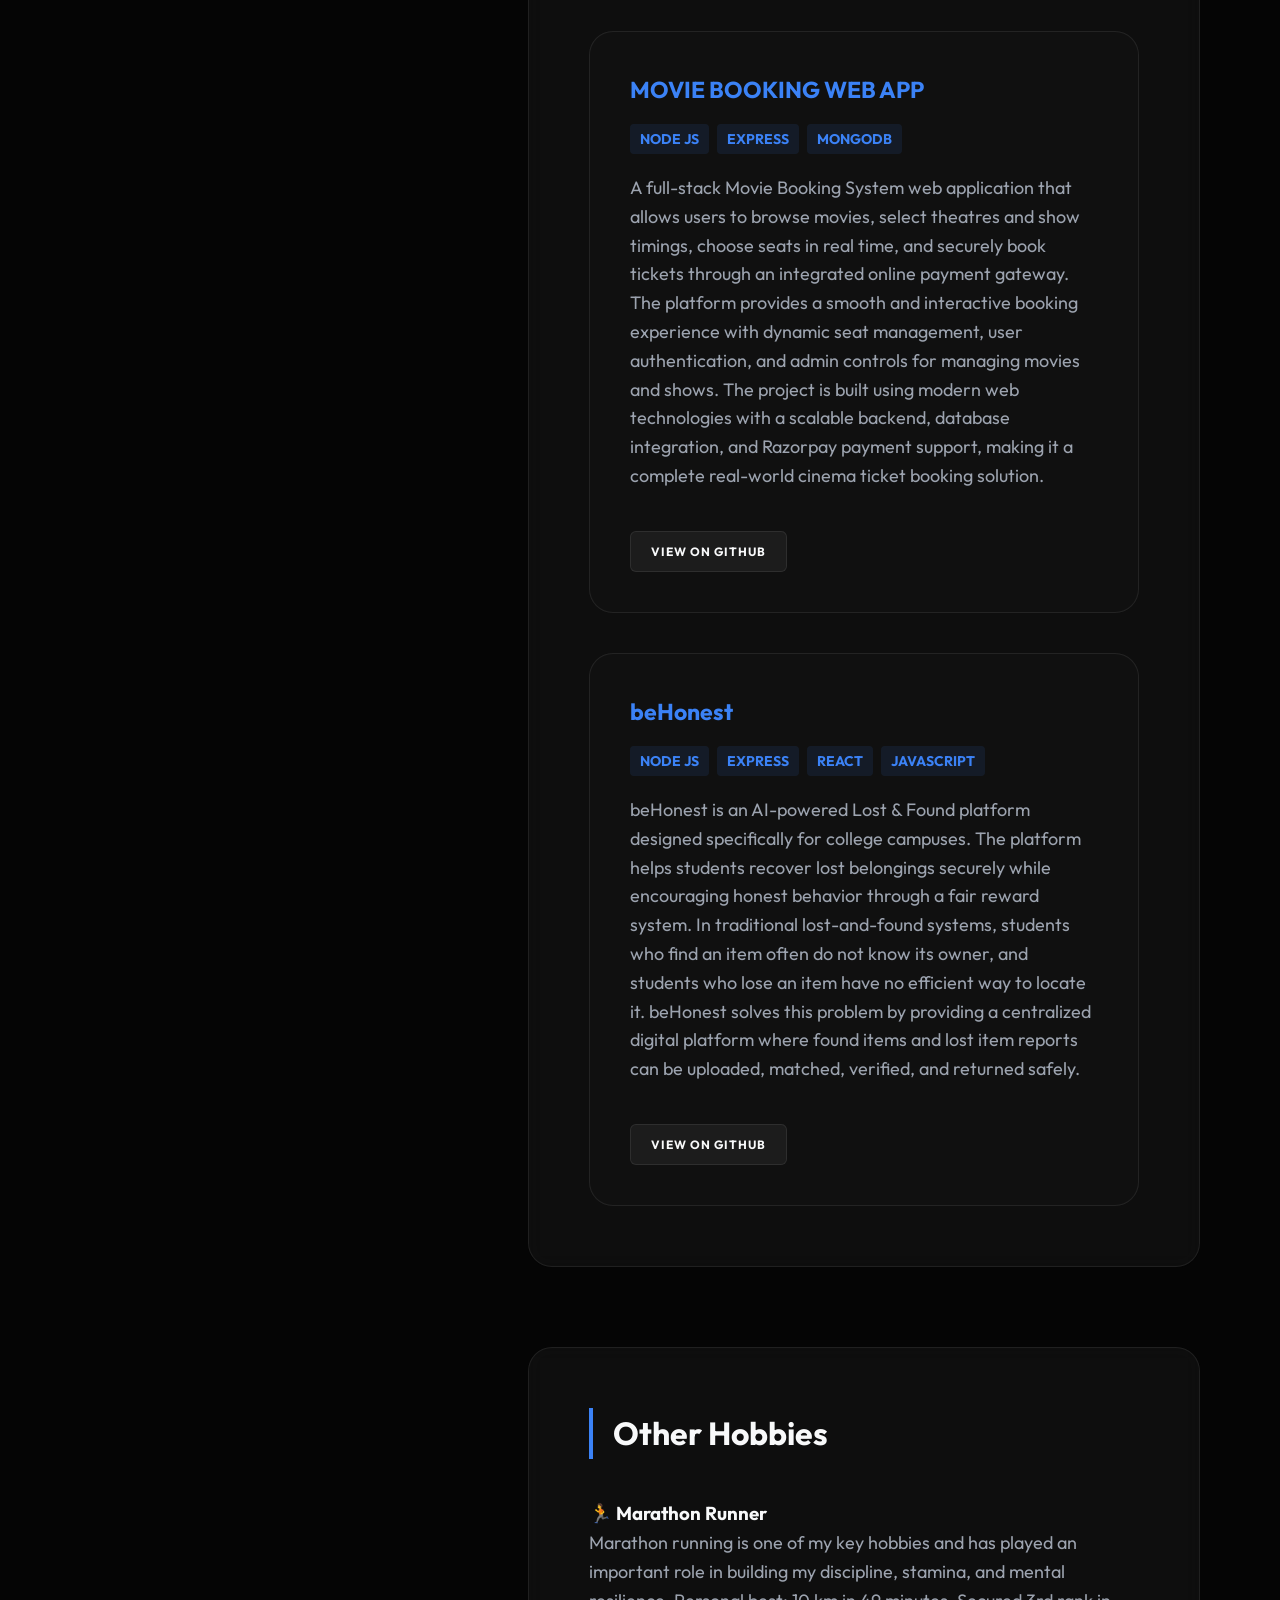
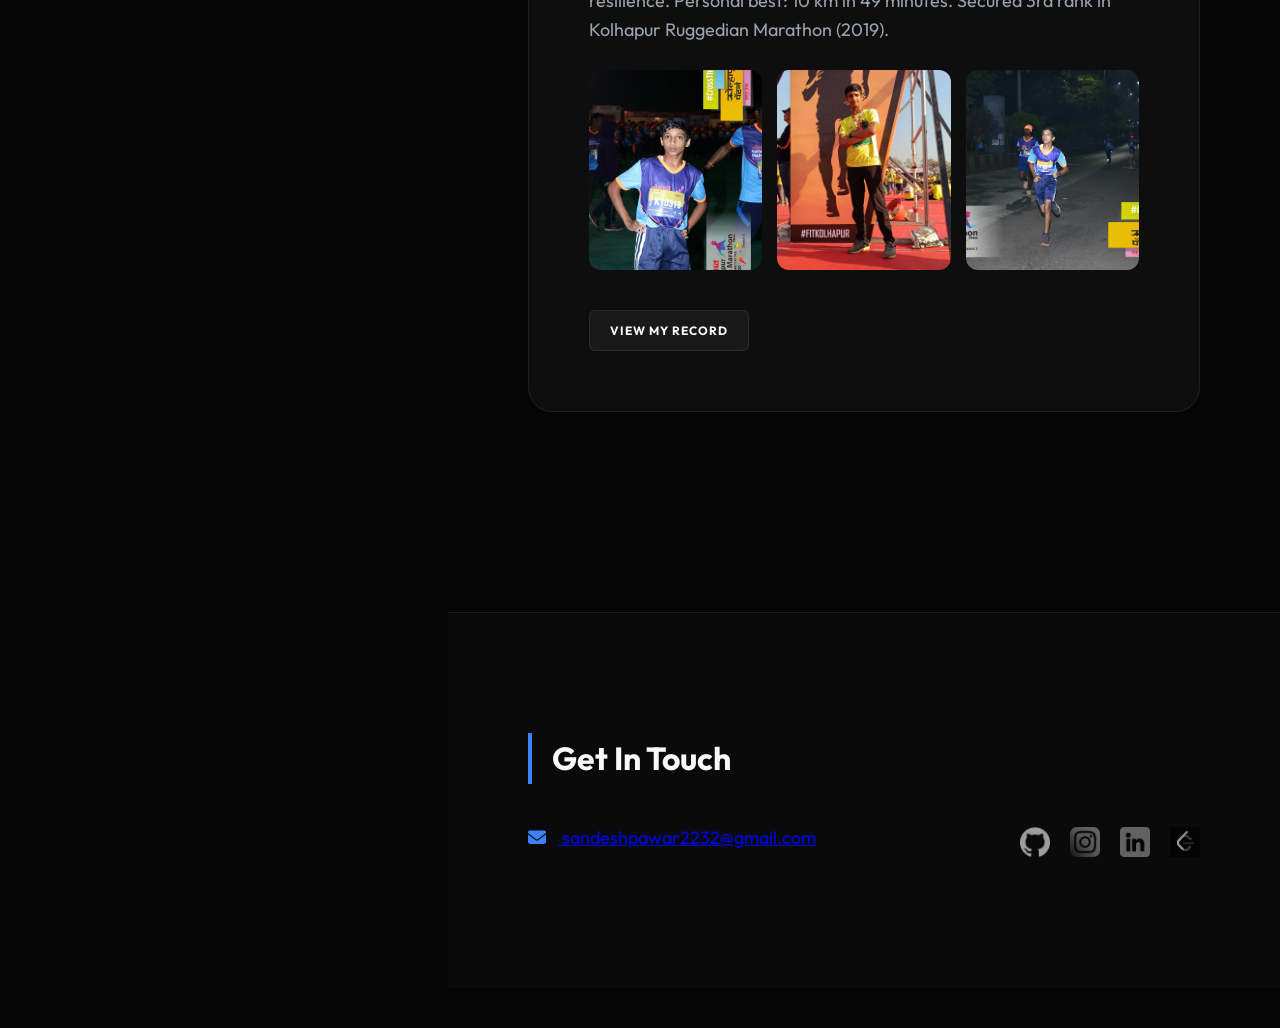
==== commit 86d47a38: "new project added" ====
--- a/index.html
+++ b/index.html
@@ -35,7 +35,7 @@
             <h1 id="main-name">Sandesh Pawar</h1>
             <h4 id="passion">Backend Developer</h4> 
             <div class="hero-btns">
-                <a href="public\sandeshresume_template.pdf" class="btn-download"><i class="fas fa-download"></i> Resume</a>
+                <a href="public\sandesh resume.pdf" target="_blank" rel="noopener noreferrer" class="btn-download"><i class="fas fa-download"></i> Resume</a>
                 <a href="#contact" class="btn-contact">Get In Touch</a>
             </div>
         </header>
@@ -140,6 +140,16 @@
                         <div class="progress html-fill"></div>
                     </div> -->
                 </div>
+                <div class="skill-wrapper">
+                    <div class="skill-info">
+                        <button class="skill-tag MongoDB" data-info="SQL (Structured Query Language): A standard language used to store, retrieve, update, and manage data in relational databases.
+It is commonly used in modern web applications with Node.js and the MERN stack.">SQL</button>
+                        <!-- <span class="skill-percentage">100%</span> -->
+                    </div>
+                    <!-- <div class="progress-bar">
+                        <div class="progress html-fill"></div>
+                    </div> -->
+                </div>
             </section>
 
 
@@ -228,6 +238,22 @@
                         <p class="description">A full-stack Movie Booking System web application that allows users to browse movies, select theatres and show timings, choose seats in real time, and securely book tickets through an integrated online payment gateway. The platform provides a smooth and interactive booking experience with dynamic seat management, user authentication, and admin controls for managing movies and shows. The project is built using modern web technologies with a scalable backend, database integration, and Razorpay payment support, making it a complete real-world cinema ticket booking solution.</p>
                         <a href="https://github.com/sandeshpawar10/Movie-Booking-App/tree/main" target="_blank" class="check-it-btn">View on GitHub</a>
                     </div>
+
+                    <div class="project-card animate">
+                        <div class="project-header">
+                            <h3 class="project-name">beHonest</h3>
+                            <div class="project-tags">
+                                <span class="skill-tags node">Node js</span>
+                                <span class="skill-tags express">Express</span>
+                                <span class="skill-tags react">React</span>
+                                <span class="skill-tags js">JavaScript</span>
+                            </div>
+                        </div>
+                        <p class="description">beHonest is an AI-powered Lost & Found platform designed specifically for college campuses. The platform helps students recover lost belongings securely while encouraging honest behavior through a fair reward system.
+In traditional lost-and-found systems, students who find an item often do not know its owner, and students who lose an item have no efficient way to locate it. beHonest solves this problem by providing a centralized digital platform where found items and lost item reports can be uploaded, matched, verified, and returned safely.</p>
+                        <a href="https://github.com/sandeshpawar10/beHonest/tree/main" target="_blank" class="check-it-btn">View on GitHub</a>
+                    </div>
+
                 </div>
             </section>
 
